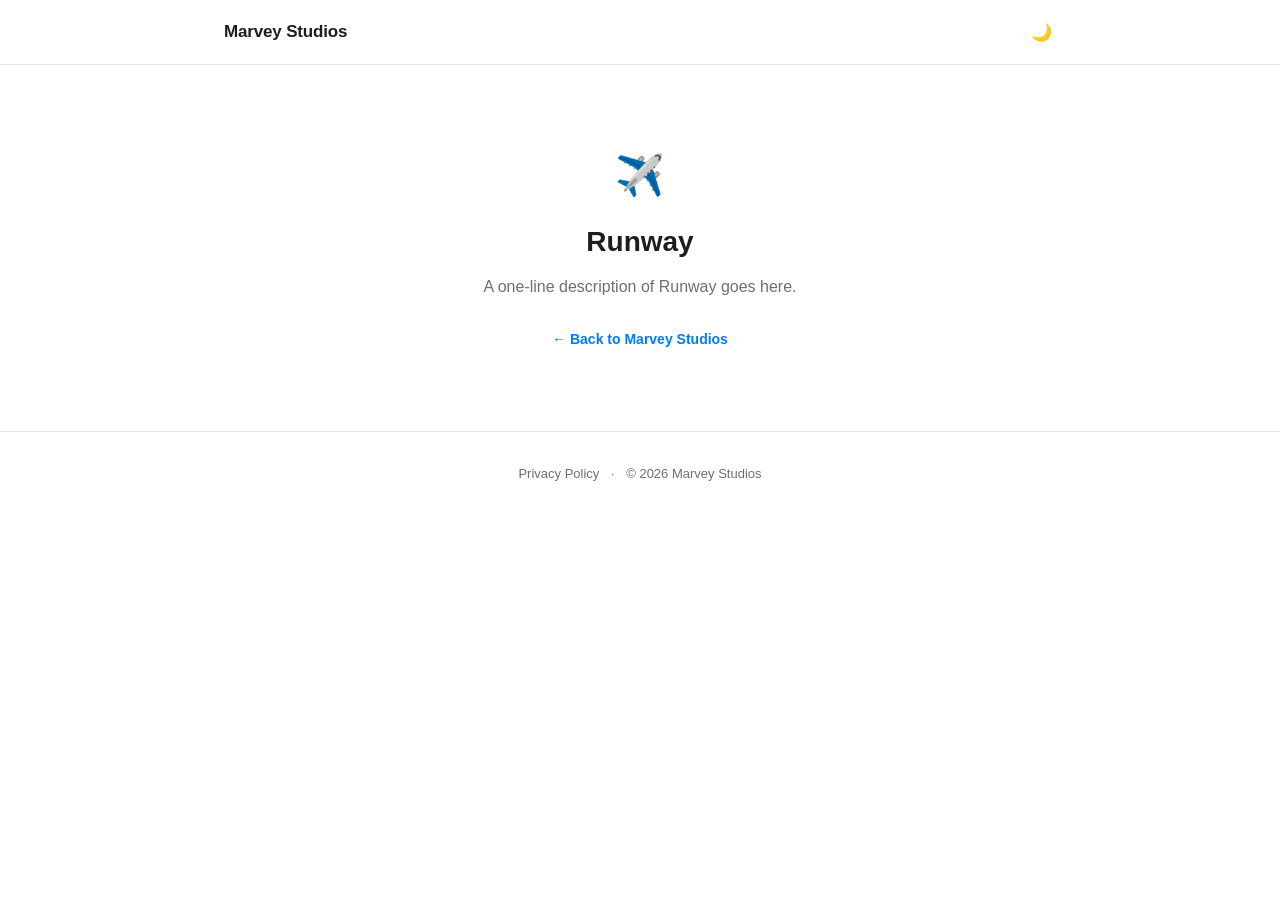
==== runway/index.html @ 31039cd6 "basic first version" ====
<!DOCTYPE html>
<html lang="en">
<head>
  <meta charset="UTF-8">
  <meta name="viewport" content="width=device-width, initial-scale=1.0">
  <title>Runway — Marvey Studios</title>
  <link rel="stylesheet" href="../style.css">
</head>
<body>

  <header class="site">
    <div class="wrap">
      <a class="logo" href="../">Marvey Studios</a>
      <nav class="site-nav">
        <button class="theme-toggle" id="themeToggle" aria-label="Toggle dark mode">🌙</button>
      </nav>
    </div>
  </header>

  <main>
    <section class="placeholder wrap">
      <span class="icon">✈️</span>
      <h1>Runway</h1>
      <p><!-- Placeholder — replace with the real one-line pitch --> A one-line description of Runway goes here.</p>
      <a class="back-link" href="../">← Back to Marvey Studios</a>
    </section>
  </main>

  <footer class="site">
    <div class="wrap">
      <a href="../privacy.html">Privacy Policy</a>
      <span class="footer-sep">·</span>
      &copy; 2026 Marvey Studios
    </div>
  </footer>

  <script>
    const toggle = document.getElementById('themeToggle');
    const root = document.documentElement;
    const stored = localStorage.getItem('theme');
    if (stored) root.setAttribute('data-theme', stored);
    updateIcon();

    toggle.addEventListener('click', () => {
      const current = root.getAttribute('data-theme') ||
        (window.matchMedia('(prefers-color-scheme: dark)').matches ? 'dark' : 'light');
      const next = current === 'dark' ? 'light' : 'dark';
      root.setAttribute('data-theme', next);
      localStorage.setItem('theme', next);
      updateIcon();
    });

    function updateIcon() {
      const current = root.getAttribute('data-theme') ||
        (window.matchMedia('(prefers-color-scheme: dark)').matches ? 'dark' : 'light');
      toggle.textContent = current === 'dark' ? '☀️' : '🌙';
    }
  </script>

</body>
</html>
---- style.css ----
/* ==========================================================================
   Marvey Studios — shared site styles
   Approximates BrickLog's current look: clean, native-feeling, light/dark.
   Swap the variables below once you can compare against the real bricklog.app
   CSS side by side — everything else derives from these.
   ========================================================================== */

:root {
  --accent: #007aff;
  --accent-dark: #0a84ff;

  --bg: #ffffff;
  --bg-subtle: #f5f5f7;
  --card-bg: #ffffff;
  --text: #1d1d1f;
  --text-secondary: #6e6e73;
  --border: #e5e5e7;
}

[data-theme="dark"] {
  --bg: #000000;
  --bg-subtle: #1c1c1e;
  --card-bg: #1c1c1e;
  --text: #f5f5f7;
  --text-secondary: #98989d;
  --border: #2c2c2e;
}

@media (prefers-color-scheme: dark) {
  :root:not([data-theme="light"]) {
    --bg: #000000;
    --bg-subtle: #1c1c1e;
    --card-bg: #1c1c1e;
    --text: #f5f5f7;
    --text-secondary: #98989d;
    --border: #2c2c2e;
  }
}

* {
  box-sizing: border-box;
}

body {
  margin: 0;
  background: var(--bg);
  color: var(--text);
  font-family: -apple-system, BlinkMacSystemFont, "SF Pro Text", "Segoe UI", Roboto, sans-serif;
  line-height: 1.5;
  transition: background 0.2s ease, color 0.2s ease;
}

a {
  color: inherit;
  text-decoration: none;
}

.wrap {
  max-width: 880px;
  margin: 0 auto;
  padding: 0 24px;
}

/* Header */
header.site {
  border-bottom: 1px solid var(--border);
}

header.site .wrap {
  display: flex;
  align-items: center;
  justify-content: space-between;
  height: 64px;
}

.logo {
  font-size: 17px;
  font-weight: 600;
  letter-spacing: -0.01em;
}

nav.site-nav {
  display: flex;
  align-items: center;
  gap: 24px;
  font-size: 14px;
  color: var(--text-secondary);
}

.theme-toggle {
  background: none;
  border: none;
  font-size: 17px;
  cursor: pointer;
  color: var(--text);
  padding: 4px;
  line-height: 1;
}

/* Hero */
.hero {
  padding: 64px 0 40px;
  text-align: center;
}

.hero h1 {
  font-size: 34px;
  font-weight: 700;
  letter-spacing: -0.02em;
  margin: 0 0 12px;
}

.hero p {
  font-size: 17px;
  color: var(--text-secondary);
  max-width: 480px;
  margin: 0 auto;
}

/* App grid */
.app-grid {
  display: grid;
  grid-template-columns: 1fr 1fr;
  gap: 16px;
  padding: 8px 0 72px;
}

@media (max-width: 620px) {
  .app-grid {
    grid-template-columns: 1fr;
  }
}

.app-card {
  display: block;
  background: var(--card-bg);
  border: 1px solid var(--border);
  border-radius: 16px;
  padding: 24px;
  transition: border-color 0.15s ease, transform 0.15s ease;
}

.app-card:hover {
  border-color: var(--accent);
  transform: translateY(-2px);
}

.app-card .icon {
  font-size: 28px;
  margin-bottom: 12px;
  display: block;
}

.app-card h2 {
  font-size: 19px;
  font-weight: 600;
  margin: 0 0 6px;
  letter-spacing: -0.01em;
}

.app-card p {
  font-size: 14px;
  color: var(--text-secondary);
  margin: 0 0 14px;
}

.status {
  display: inline-block;
  font-size: 12px;
  font-weight: 600;
  padding: 3px 10px;
  border-radius: 100px;
  background: var(--bg-subtle);
  color: var(--text-secondary);
}

.status.shipped {
  color: #1a9e57;
  background: rgba(26, 158, 87, 0.12);
}

.status.beta {
  color: var(--accent);
  background: rgba(0, 122, 255, 0.12);
}

/* Placeholder app pages */
.placeholder {
  padding: 80px 0;
  text-align: center;
}

.placeholder .icon {
  font-size: 40px;
  display: block;
  margin-bottom: 16px;
}

.placeholder h1 {
  font-size: 28px;
  margin: 0 0 12px;
}

.placeholder p {
  color: var(--text-secondary);
  font-size: 16px;
  max-width: 420px;
  margin: 0 auto 28px;
}

.back-link {
  font-size: 14px;
  color: var(--accent);
  font-weight: 600;
}

/* About */
.about {
  padding: 8px 0 56px;
  border-top: 1px solid var(--border);
}

.about h2 {
  font-size: 22px;
  font-weight: 600;
  margin: 40px 0 16px;
}

.about p {
  font-size: 16px;
  color: var(--text-secondary);
  max-width: 560px;
}

/* Contact */
.contact {
  padding: 0 0 64px;
  text-align: center;
}

.contact h2 {
  font-size: 22px;
  font-weight: 600;
  margin: 0 0 12px;
}

.contact p {
  font-size: 15px;
  color: var(--text-secondary);
  margin: 0 0 20px;
}

.contact-link {
  display: inline-block;
  font-size: 15px;
  font-weight: 600;
  color: var(--accent);
  margin: 0 12px;
}

/* Footer */
footer.site {
  border-top: 1px solid var(--border);
  padding: 32px 0;
  font-size: 13px;
  color: var(--text-secondary);
  text-align: center;
}

footer.site a {
  color: var(--text-secondary);
}

footer.site a:hover {
  color: var(--accent);
}

.footer-sep {
  margin: 0 8px;
}
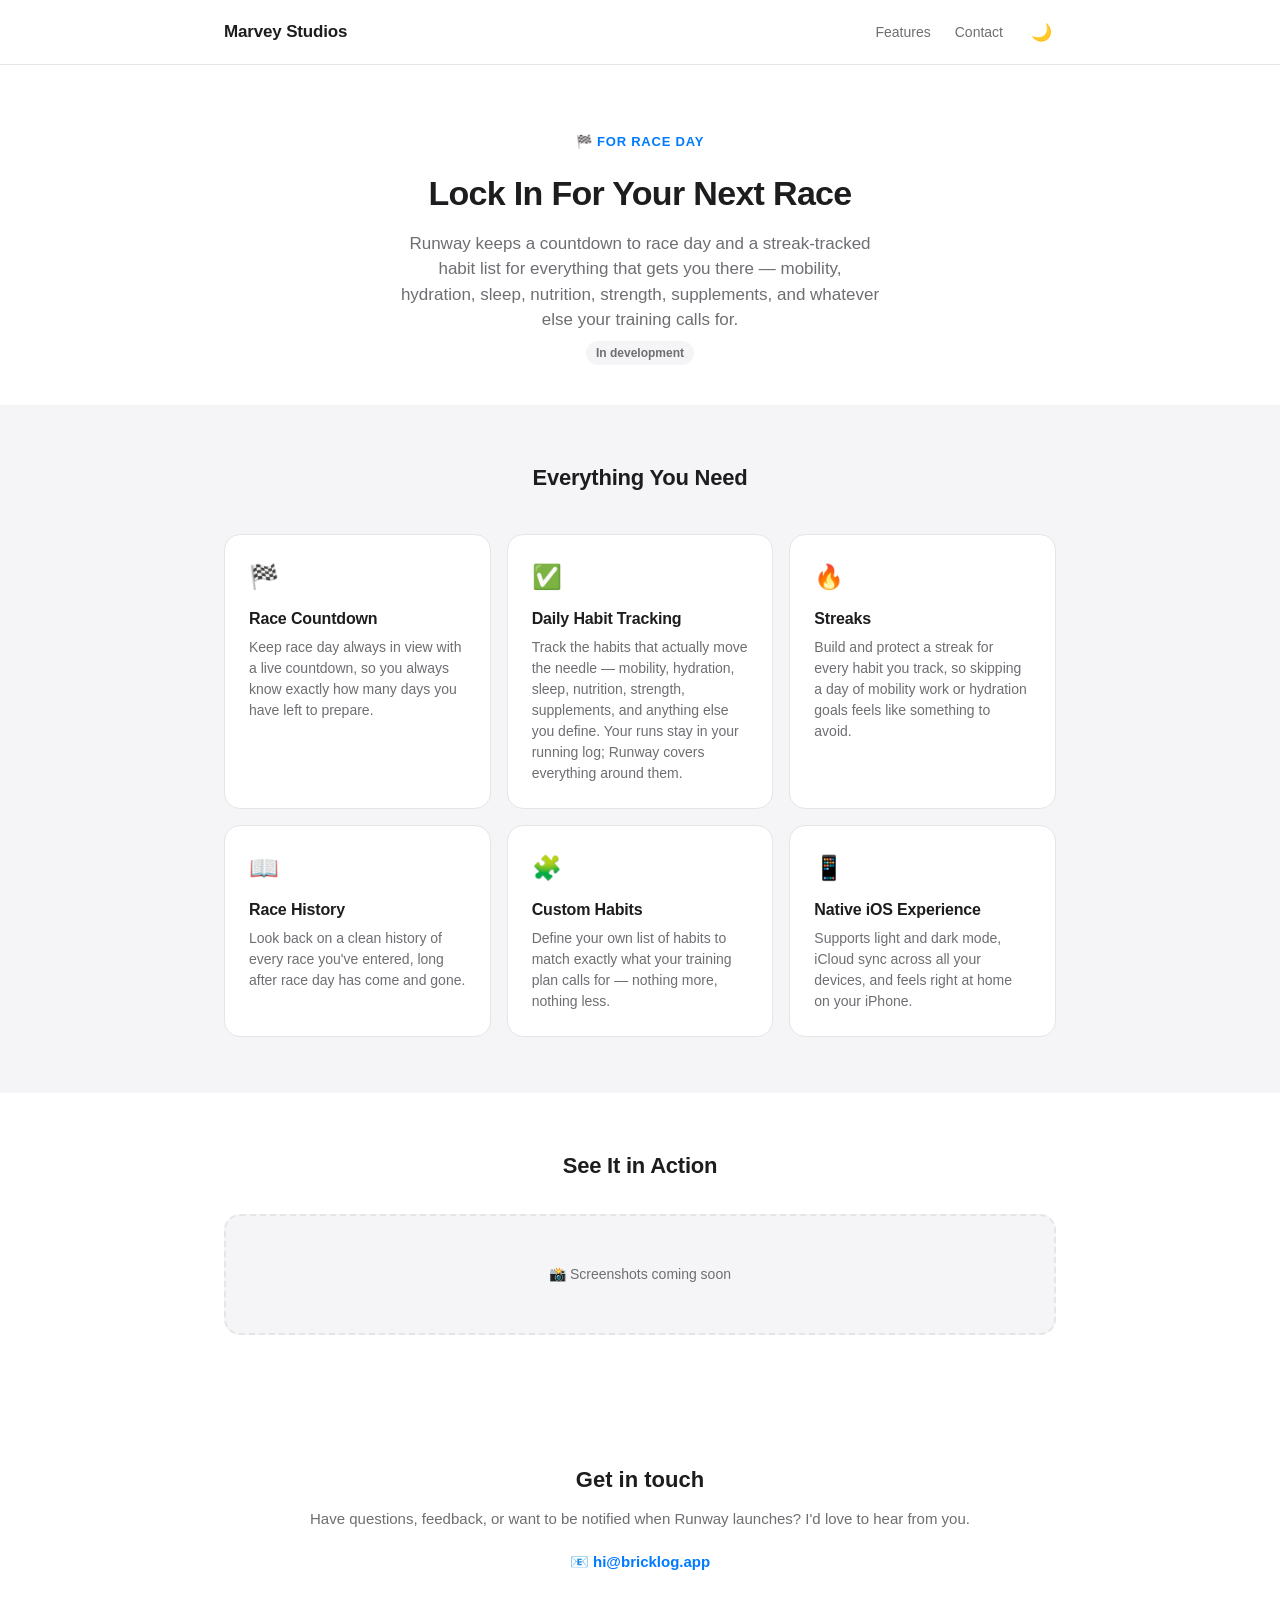
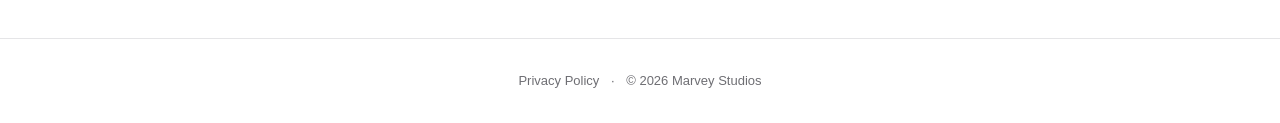
==== commit 125e3031: "small fixes" ====
--- a/runway/index.html
+++ b/runway/index.html
@@ -4,6 +4,7 @@
   <meta charset="UTF-8">
   <meta name="viewport" content="width=device-width, initial-scale=1.0">
   <title>Runway — Marvey Studios</title>
+  <meta name="description" content="Runway counts down to your next race and tracks the daily habits — mobility, hydration, sleep, nutrition, strength, supplements, and more — that get you there.">
   <link rel="stylesheet" href="../style.css">
 </head>
 <body>
@@ -12,17 +13,80 @@
     <div class="wrap">
       <a class="logo" href="../">Marvey Studios</a>
       <nav class="site-nav">
+        <a href="#features">Features</a>
+        <a href="#contact">Contact</a>
         <button class="theme-toggle" id="themeToggle" aria-label="Toggle dark mode">🌙</button>
       </nav>
     </div>
   </header>
 
   <main>
-    <section class="placeholder wrap">
-      <span class="icon">✈️</span>
-      <h1>Runway</h1>
-      <p><!-- Placeholder — replace with the real one-line pitch --> A one-line description of Runway goes here.</p>
-      <a class="back-link" href="../">← Back to Marvey Studios</a>
+    <section class="hero">
+      <div class="wrap">
+        <span class="hero-tag">🏁 For Race Day</span>
+        <h1>Lock In For Your Next Race</h1>
+        <p>Runway keeps a countdown to race day and a streak-tracked habit list for everything that gets you there — mobility, hydration, sleep, nutrition, strength, supplements, and whatever else your training calls for.</p>
+        <span class="status">In development</span>
+      </div>
+    </section>
+
+    <section class="features-bg" id="features">
+      <div class="wrap">
+        <h2 class="section-title">Everything You Need</h2>
+        <div class="features-grid">
+
+          <div class="feature-card">
+            <span class="icon">🏁</span>
+            <h3>Race Countdown</h3>
+            <p>Keep race day always in view with a live countdown, so you always know exactly how many days you have left to prepare.</p>
+          </div>
+
+          <div class="feature-card">
+            <span class="icon">✅</span>
+            <h3>Daily Habit Tracking</h3>
+            <p>Track the habits that actually move the needle — mobility, hydration, sleep, nutrition, strength, supplements, and anything else you define. Your runs stay in your running log; Runway covers everything around them.</p>
+          </div>
+
+          <div class="feature-card">
+            <span class="icon">🔥</span>
+            <h3>Streaks</h3>
+            <p>Build and protect a streak for every habit you track, so skipping a day of mobility work or hydration goals feels like something to avoid.</p>
+          </div>
+
+          <div class="feature-card">
+            <span class="icon">📖</span>
+            <h3>Race History</h3>
+            <p>Look back on a clean history of every race you've entered, long after race day has come and gone.</p>
+          </div>
+
+          <div class="feature-card">
+            <span class="icon">🧩</span>
+            <h3>Custom Habits</h3>
+            <p>Define your own list of habits to match exactly what your training plan calls for — nothing more, nothing less.</p>
+          </div>
+
+          <div class="feature-card">
+            <span class="icon">📱</span>
+            <h3>Native iOS Experience</h3>
+            <p>Supports light and dark mode, iCloud sync across all your devices, and feels right at home on your iPhone.</p>
+          </div>
+
+        </div>
+      </div>
+    </section>
+
+    <section class="screenshots wrap">
+      <h2 class="section-title">See It in Action</h2>
+      <!-- Replace this placeholder with actual screenshot <img> tags when ready -->
+      <div class="screenshots-placeholder">
+        📸 Screenshots coming soon
+      </div>
+    </section>
+
+    <section class="wrap contact" id="contact">
+      <h2>Get in touch</h2>
+      <p>Have questions, feedback, or want to be notified when Runway launches? I'd love to hear from you.</p>
+      <a class="contact-link" href="mailto:hi@bricklog.app">📧 hi@bricklog.app</a>
     </section>
   </main>
 
--- a/style.css
+++ b/style.css
@@ -132,6 +132,7 @@
 }
 
 .app-card {
+  position: relative;
   display: block;
   background: var(--card-bg);
   border: 1px solid var(--border);
@@ -146,9 +147,40 @@
 }
 
 .app-card .icon {
+  position: absolute;
+  top: 24px;
+  right: 24px;
   font-size: 28px;
-  margin-bottom: 12px;
-  display: block;
+  display: block;
+}
+
+.app-card .icon img {
+  width: 44px;
+  height: 44px;
+  border-radius: 12px;
+  display: block;
+}
+
+.app-card .icon .icon-dark {
+  display: none;
+}
+
+[data-theme="dark"] .app-card .icon .icon-light {
+  display: none;
+}
+
+[data-theme="dark"] .app-card .icon .icon-dark {
+  display: block;
+}
+
+@media (prefers-color-scheme: dark) {
+  :root:not([data-theme="light"]) .app-card .icon .icon-light {
+    display: none;
+  }
+
+  :root:not([data-theme="light"]) .app-card .icon .icon-dark {
+    display: block;
+  }
 }
 
 .app-card h2 {
@@ -162,6 +194,7 @@
   font-size: 14px;
   color: var(--text-secondary);
   margin: 0 0 14px;
+  padding-right: 56px;
 }
 
 .status {
@@ -216,7 +249,8 @@
 
 /* About */
 .about {
-  padding: 8px 0 56px;
+  padding-top: 8px;
+  padding-bottom: 56px;
   border-top: 1px solid var(--border);
 }
 
@@ -234,7 +268,8 @@
 
 /* Contact */
 .contact {
-  padding: 0 0 64px;
+  padding-top: 56px;
+  padding-bottom: 64px;
   text-align: center;
 }
 
@@ -278,3 +313,111 @@
 .footer-sep {
   margin: 0 8px;
 }
+
+.footer-note {
+  display: block;
+  margin-top: 8px;
+  font-size: 12px;
+}
+
+/* App sub-page components (StrideLog, SweatSlot, Runway) */
+html {
+  scroll-behavior: smooth;
+}
+
+.site-nav a:hover {
+  color: var(--accent);
+}
+
+.hero-tag {
+  display: inline-block;
+  font-size: 13px;
+  font-weight: 600;
+  text-transform: uppercase;
+  letter-spacing: 0.06em;
+  color: var(--accent);
+  margin-bottom: 16px;
+}
+
+.hero .status {
+  margin-top: 8px;
+}
+
+.section-title {
+  font-size: 22px;
+  font-weight: 600;
+  letter-spacing: -0.01em;
+  text-align: center;
+  margin: 0 0 32px;
+}
+
+.features-bg {
+  background: var(--bg-subtle);
+  padding-top: 56px;
+}
+
+.features-grid {
+  display: grid;
+  grid-template-columns: repeat(auto-fit, minmax(240px, 1fr));
+  gap: 16px;
+  padding: 8px 0 56px;
+}
+
+.feature-card {
+  background: var(--card-bg);
+  border: 1px solid var(--border);
+  border-radius: 16px;
+  padding: 24px;
+}
+
+.feature-card .icon {
+  font-size: 24px;
+  margin-bottom: 12px;
+  display: block;
+}
+
+.feature-card h3 {
+  font-size: 16px;
+  font-weight: 600;
+  margin: 0 0 6px;
+  letter-spacing: -0.01em;
+}
+
+.feature-card p {
+  font-size: 14px;
+  color: var(--text-secondary);
+  margin: 0;
+}
+
+.screenshots {
+  padding-top: 56px;
+  padding-bottom: 72px;
+}
+
+.screenshots-scroll {
+  display: flex;
+  gap: 16px;
+  overflow-x: auto;
+  padding-bottom: 12px;
+  scroll-snap-type: x mandatory;
+  -webkit-overflow-scrolling: touch;
+}
+
+.screenshots-scroll img {
+  height: 440px;
+  width: auto;
+  border-radius: 16px;
+  scroll-snap-align: start;
+  flex-shrink: 0;
+}
+
+.screenshots-placeholder {
+  width: 100%;
+  padding: 48px 24px;
+  text-align: center;
+  color: var(--text-secondary);
+  background: var(--bg-subtle);
+  border-radius: 16px;
+  border: 2px dashed var(--border);
+  font-size: 14px;
+}
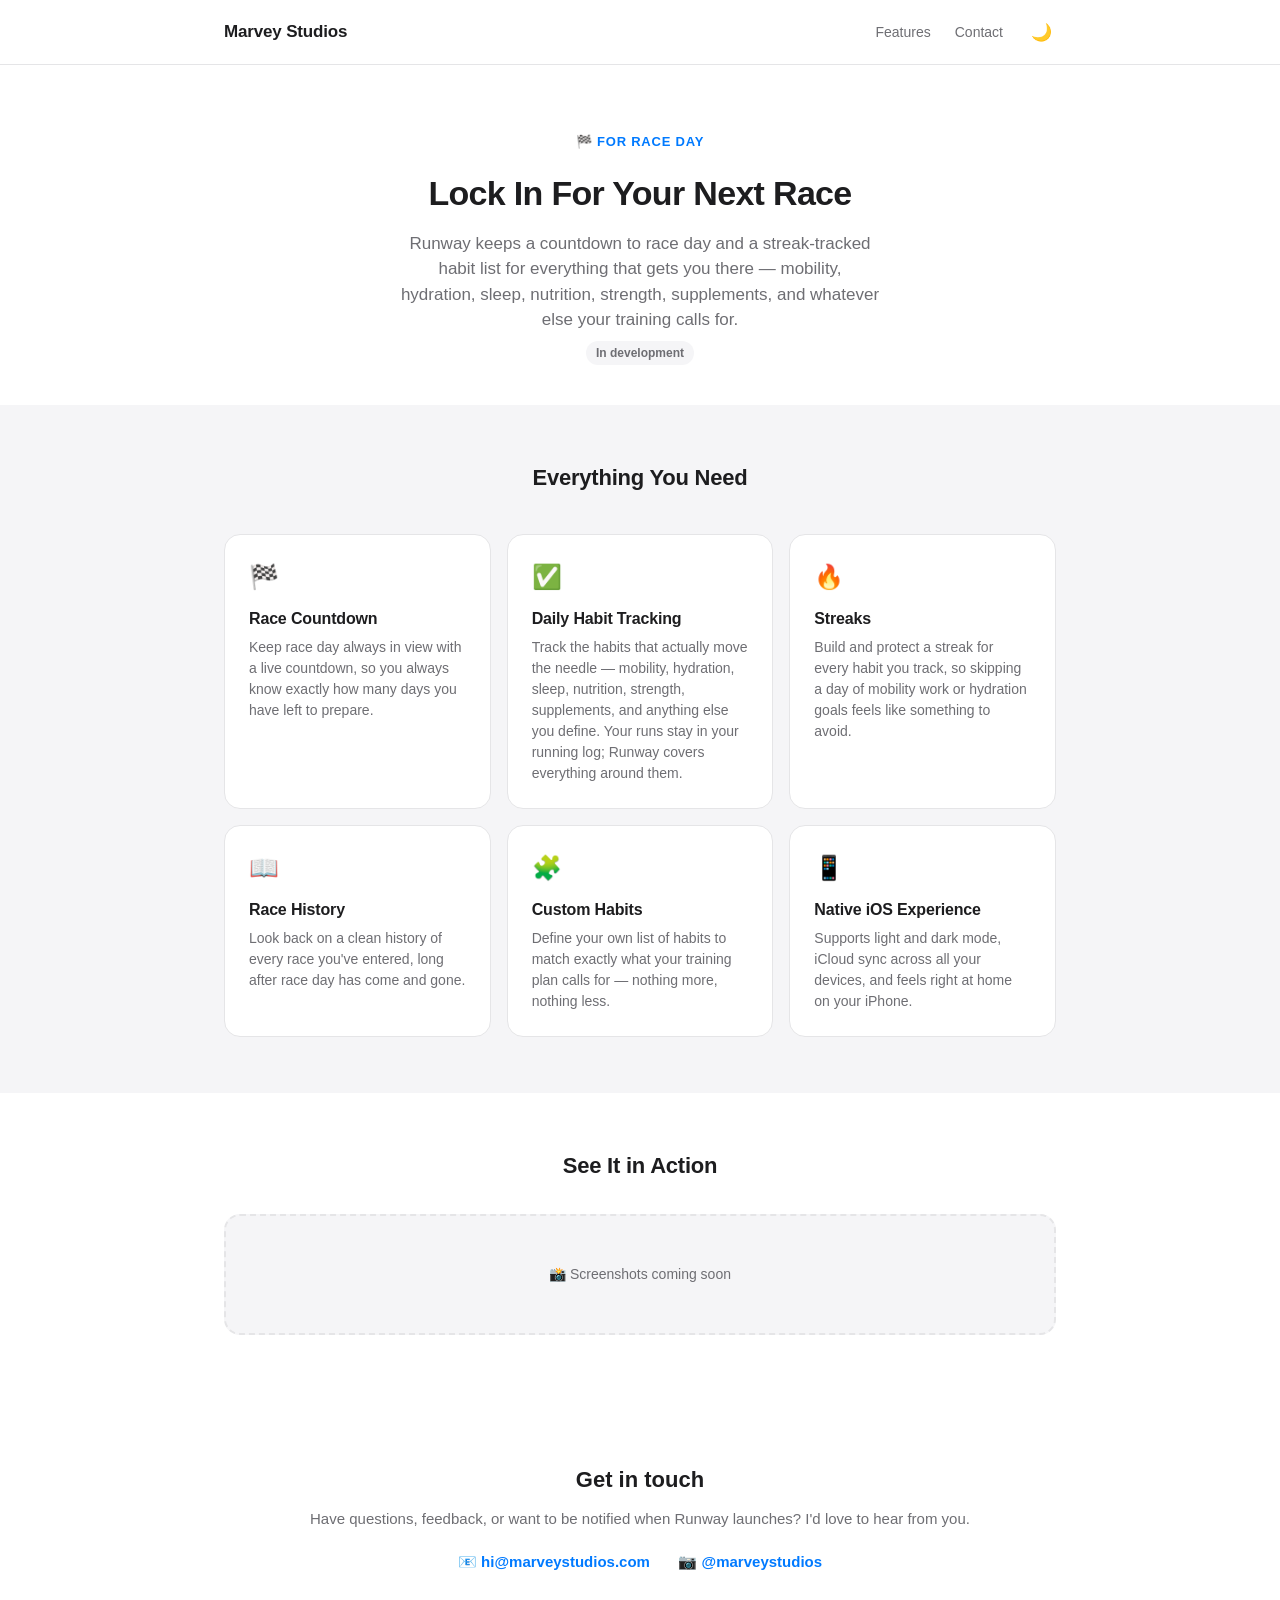
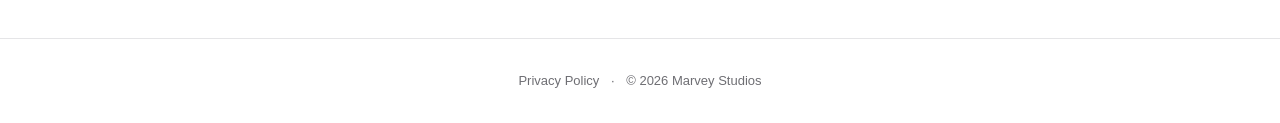
==== commit fb2fe9d6: "mail update" ====
--- a/runway/index.html
+++ b/runway/index.html
@@ -86,7 +86,8 @@
     <section class="wrap contact" id="contact">
       <h2>Get in touch</h2>
       <p>Have questions, feedback, or want to be notified when Runway launches? I'd love to hear from you.</p>
-      <a class="contact-link" href="mailto:hi@bricklog.app">📧 hi@bricklog.app</a>
+      <a class="contact-link" href="mailto:hi@marveystudios.com">📧 hi@marveystudios.com</a>
+      <a class="contact-link" href="https://www.instagram.com/marveystudios" target="_blank" rel="noopener">📷 @marveystudios</a>
     </section>
   </main>
 
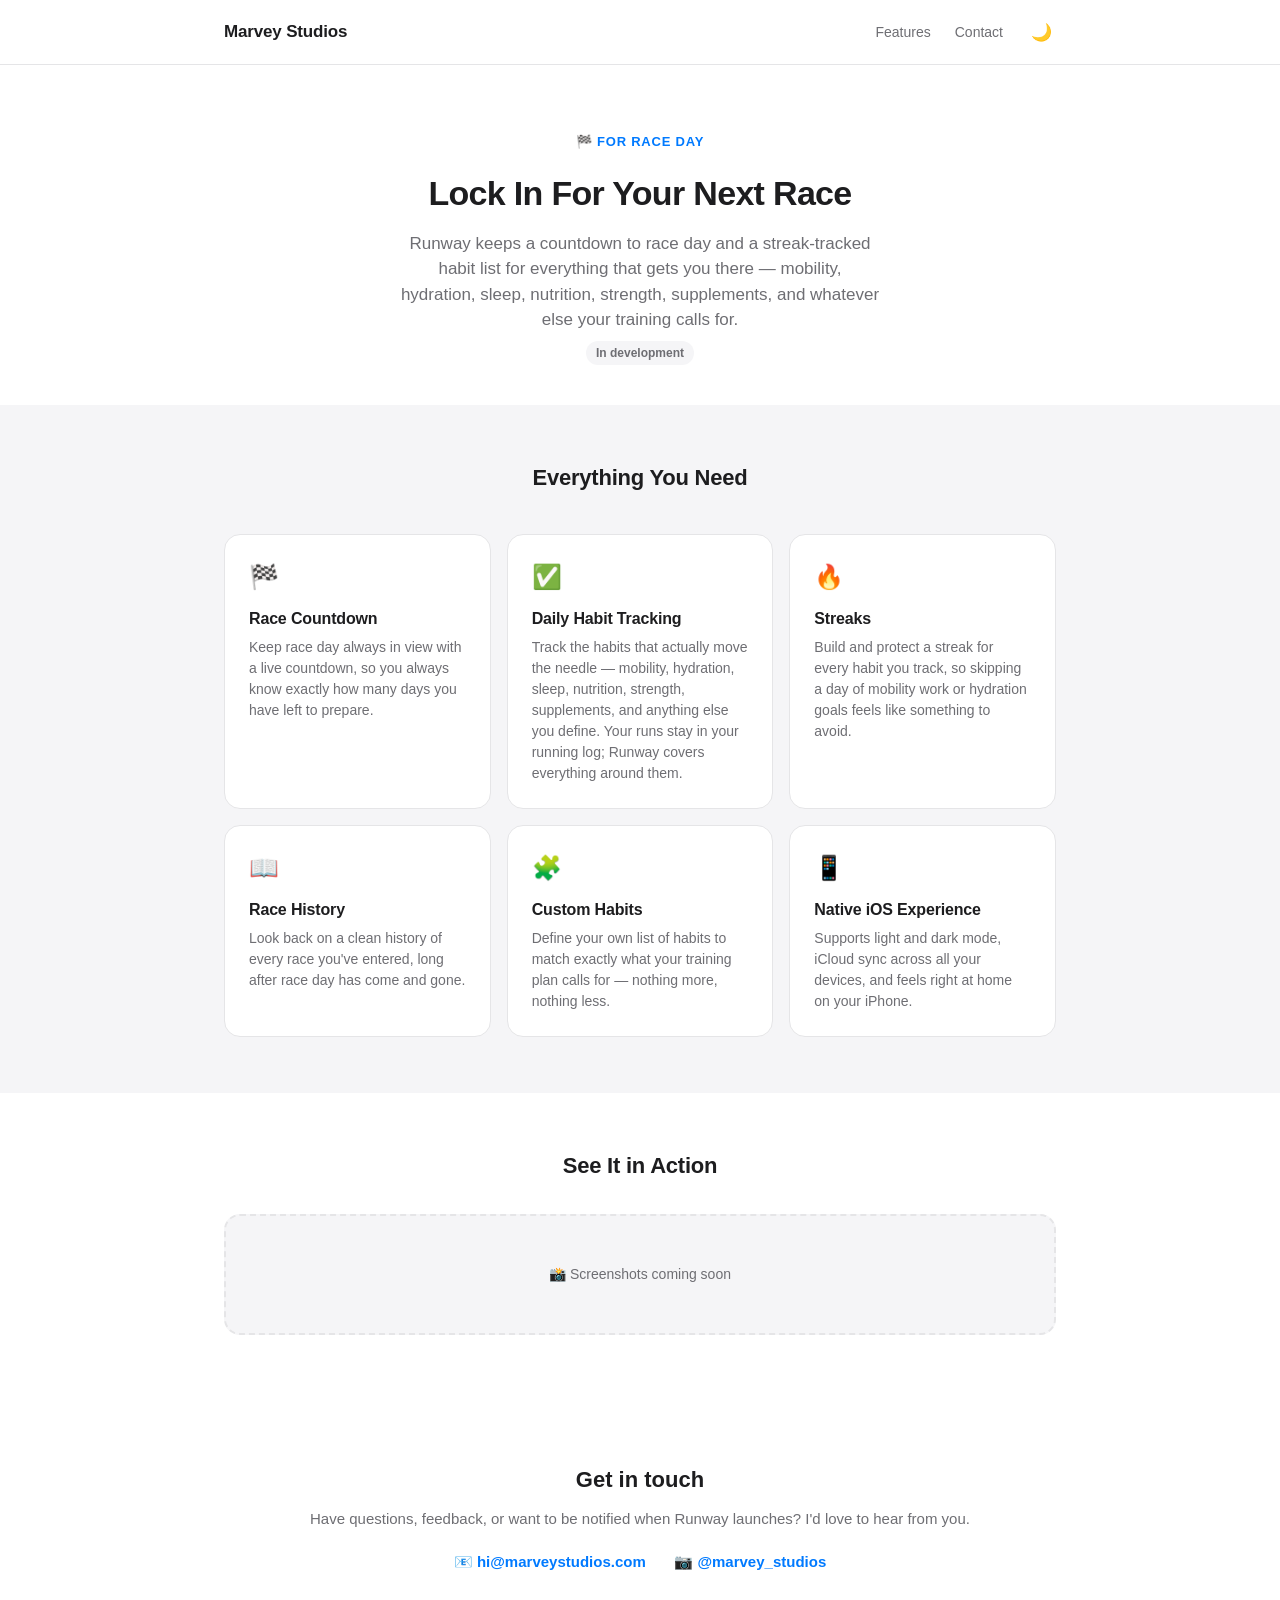
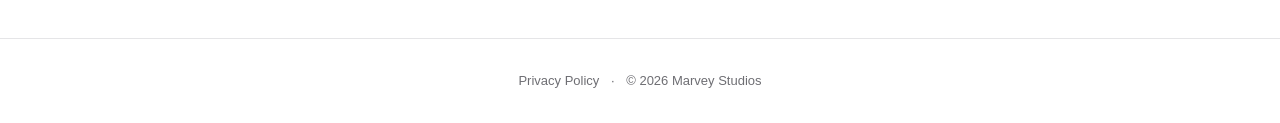
==== commit 2287477d: "update IG link" ====
--- a/runway/index.html
+++ b/runway/index.html
@@ -87,7 +87,7 @@
       <h2>Get in touch</h2>
       <p>Have questions, feedback, or want to be notified when Runway launches? I'd love to hear from you.</p>
       <a class="contact-link" href="mailto:hi@marveystudios.com">📧 hi@marveystudios.com</a>
-      <a class="contact-link" href="https://www.instagram.com/marveystudios" target="_blank" rel="noopener">📷 @marveystudios</a>
+      <a class="contact-link" href="https://www.instagram.com/marvey_studios/" target="_blank" rel="noopener">📷 @marvey_studios</a>
     </section>
   </main>
 
--- a/style.css
+++ b/style.css
@@ -266,6 +266,43 @@
   max-width: 560px;
 }
 
+.about-content {
+  display: flex;
+  align-items: center;
+  gap: 40px;
+}
+
+.about-text {
+  flex: 1;
+  min-width: 0;
+}
+
+.about-photo {
+  flex-shrink: 0;
+  background: #fff;
+  padding: 12px 12px 32px;
+  border-radius: 2px;
+  box-shadow: 0 10px 24px rgba(0, 0, 0, 0.18);
+  transform: rotate(-4deg);
+}
+
+.about-photo img {
+  display: block;
+  width: 200px;
+  height: auto;
+  border-radius: 1px;
+}
+
+@media (max-width: 700px) {
+  .about-content {
+    flex-direction: column;
+  }
+
+  .about-photo {
+    align-self: center;
+  }
+}
+
 /* Contact */
 .contact {
   padding-top: 56px;
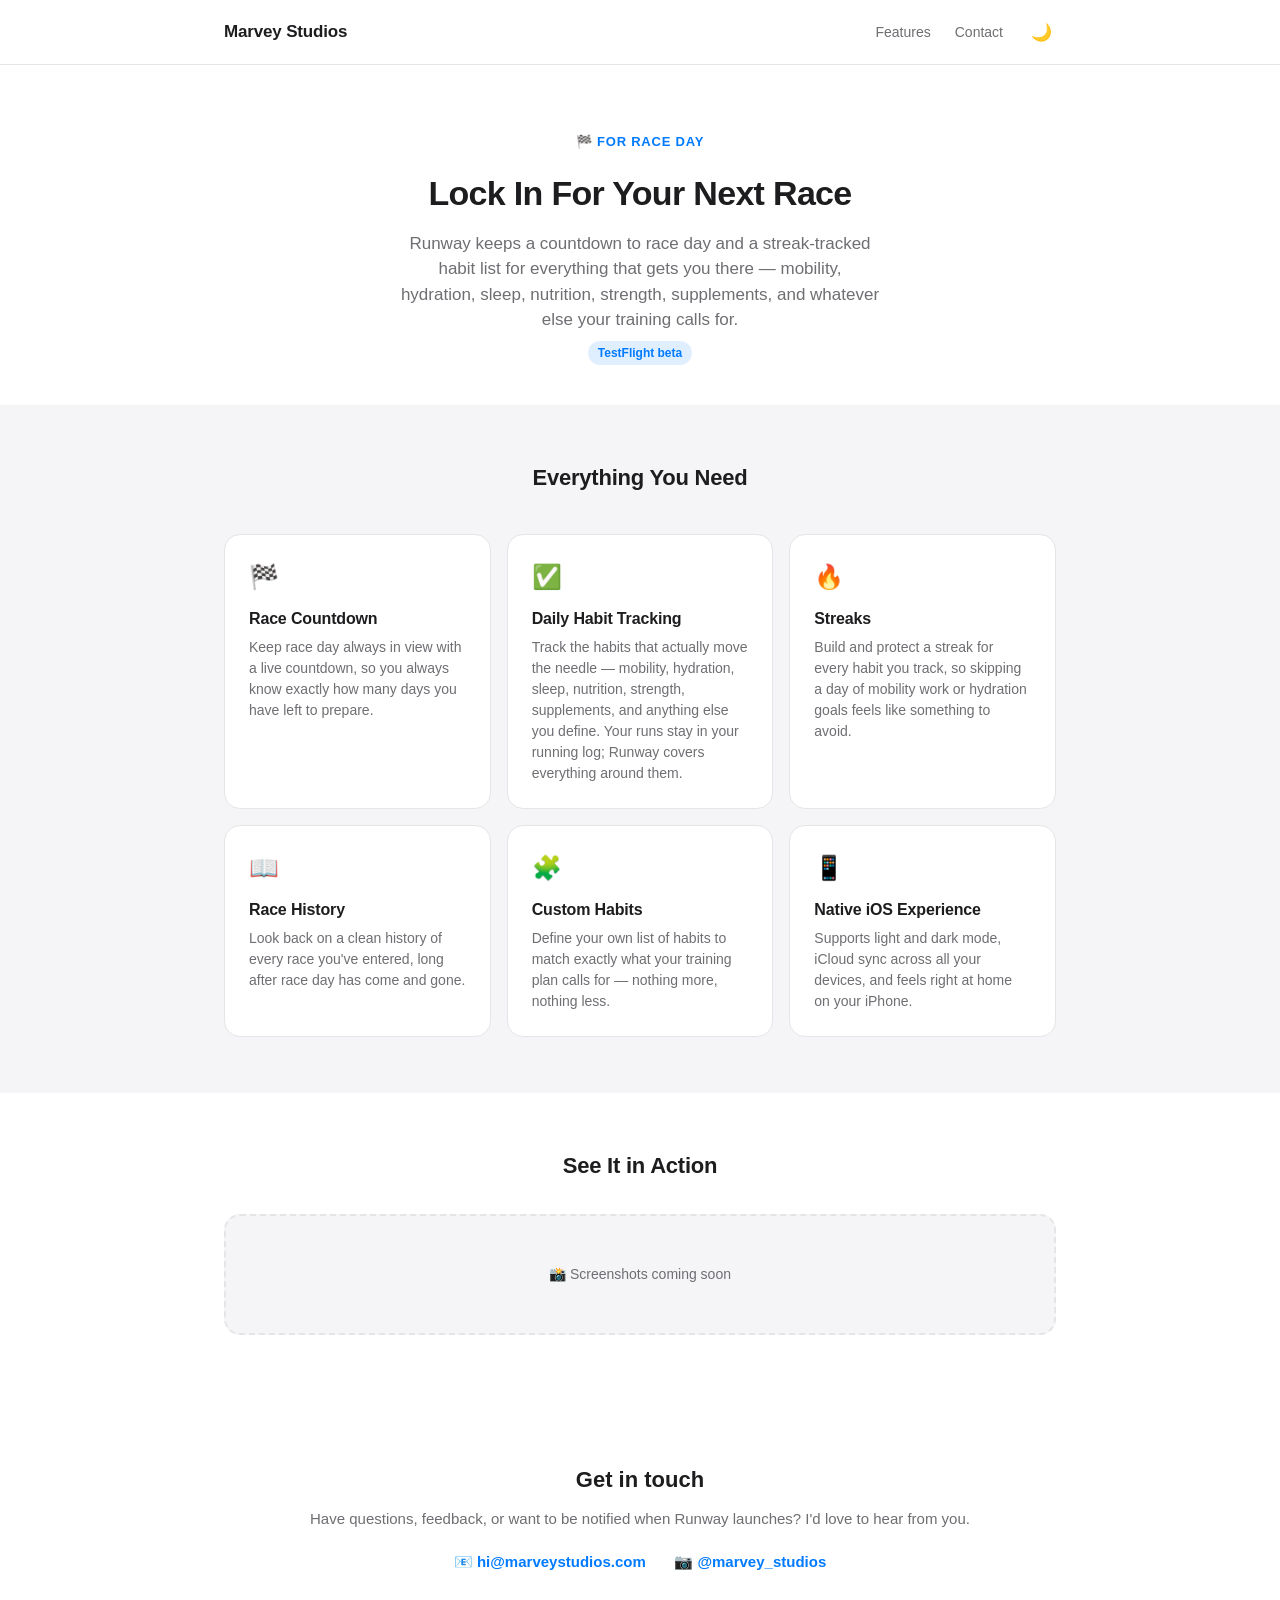
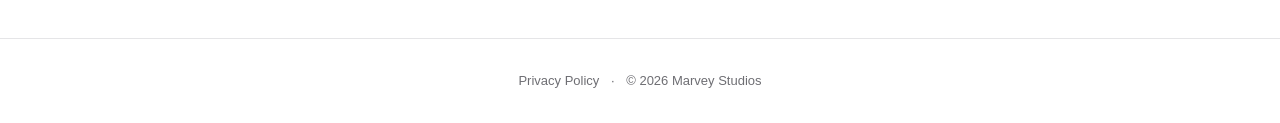
==== commit 7f7b4e41: "Update index.html" ====
--- a/runway/index.html
+++ b/runway/index.html
@@ -5,6 +5,9 @@
   <meta name="viewport" content="width=device-width, initial-scale=1.0">
   <title>Runway — Marvey Studios</title>
   <meta name="description" content="Runway counts down to your next race and tracks the daily habits — mobility, hydration, sleep, nutrition, strength, supplements, and more — that get you there.">
+  <link rel="icon" type="image/png" sizes="32x32" href="../favicon-32.png">
+  <link rel="icon" type="image/png" sizes="16x16" href="../favicon-16.png">
+  <link rel="apple-touch-icon" href="../apple-touch-icon.png">
   <link rel="stylesheet" href="../style.css">
 </head>
 <body>
@@ -26,7 +29,7 @@
         <span class="hero-tag">🏁 For Race Day</span>
         <h1>Lock In For Your Next Race</h1>
         <p>Runway keeps a countdown to race day and a streak-tracked habit list for everything that gets you there — mobility, hydration, sleep, nutrition, strength, supplements, and whatever else your training calls for.</p>
-        <span class="status">In development</span>
+        <span class="status beta">TestFlight beta</span>
       </div>
     </section>
 
